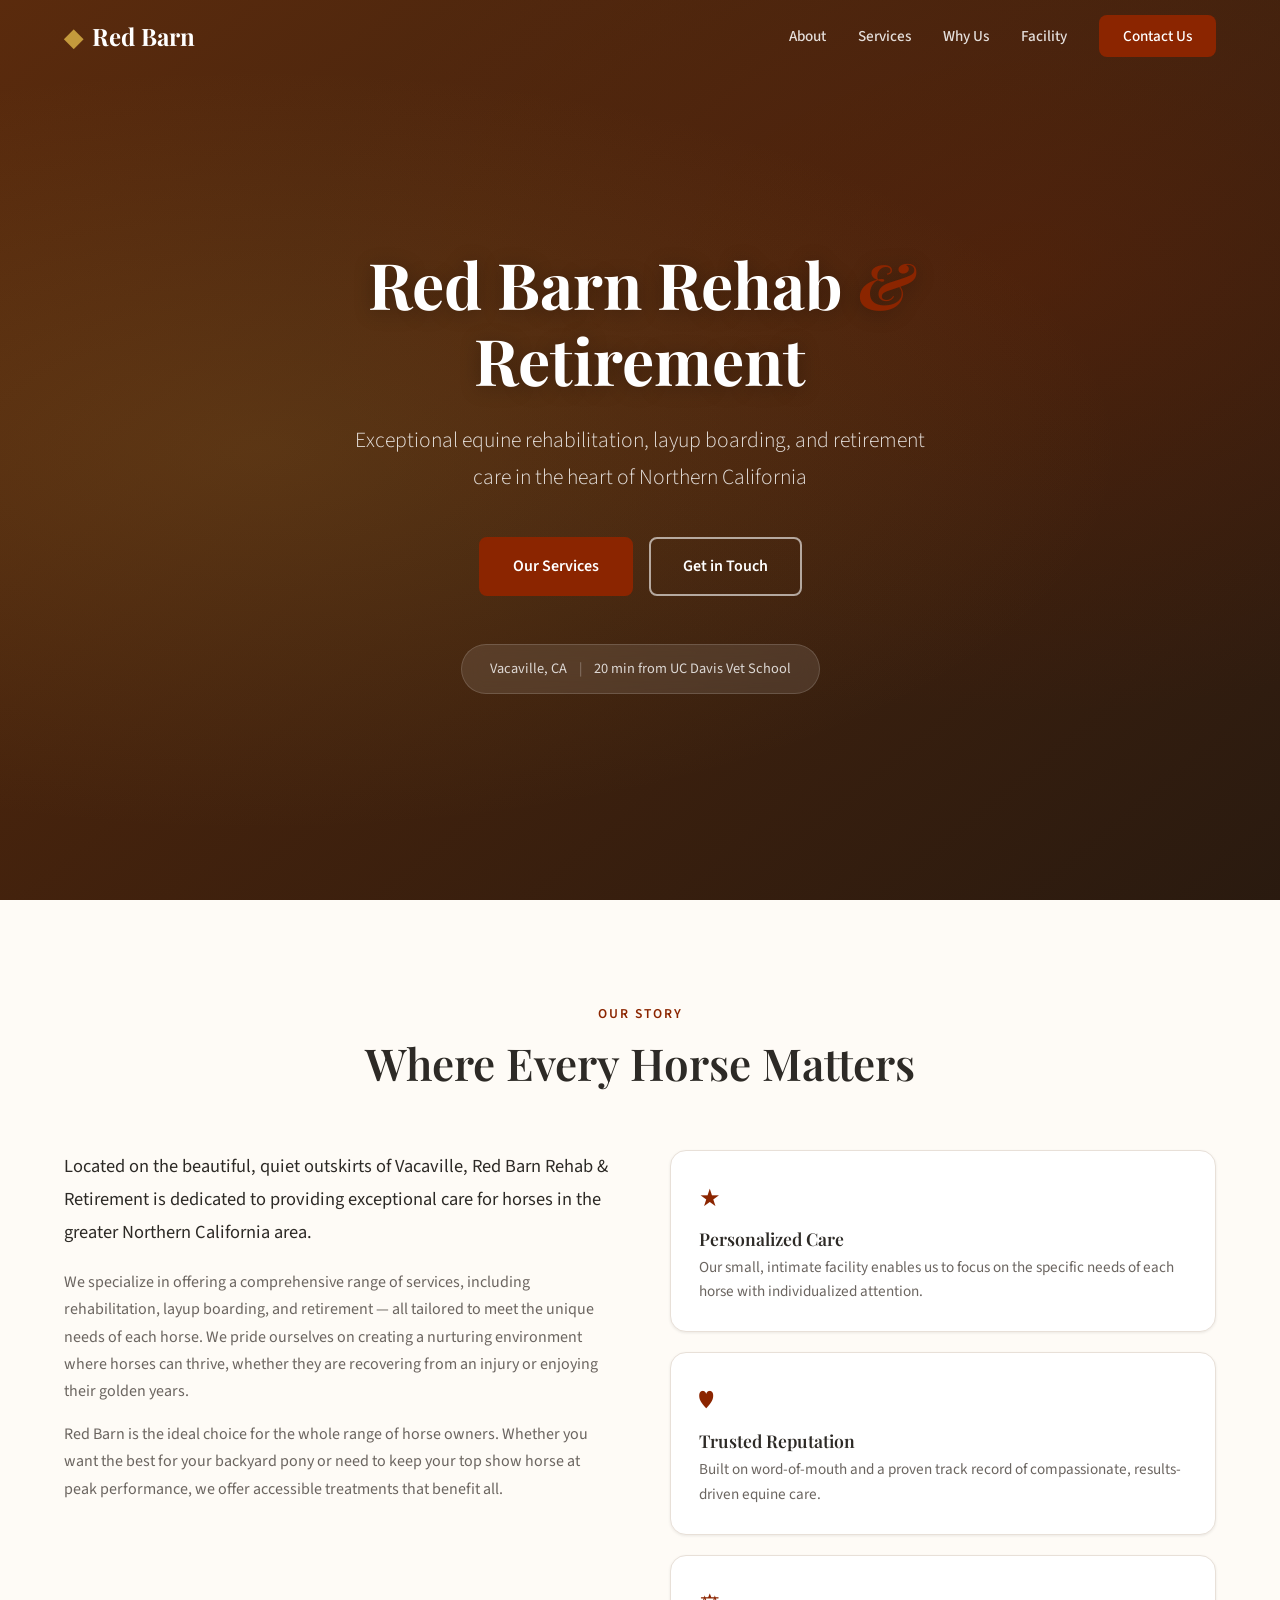
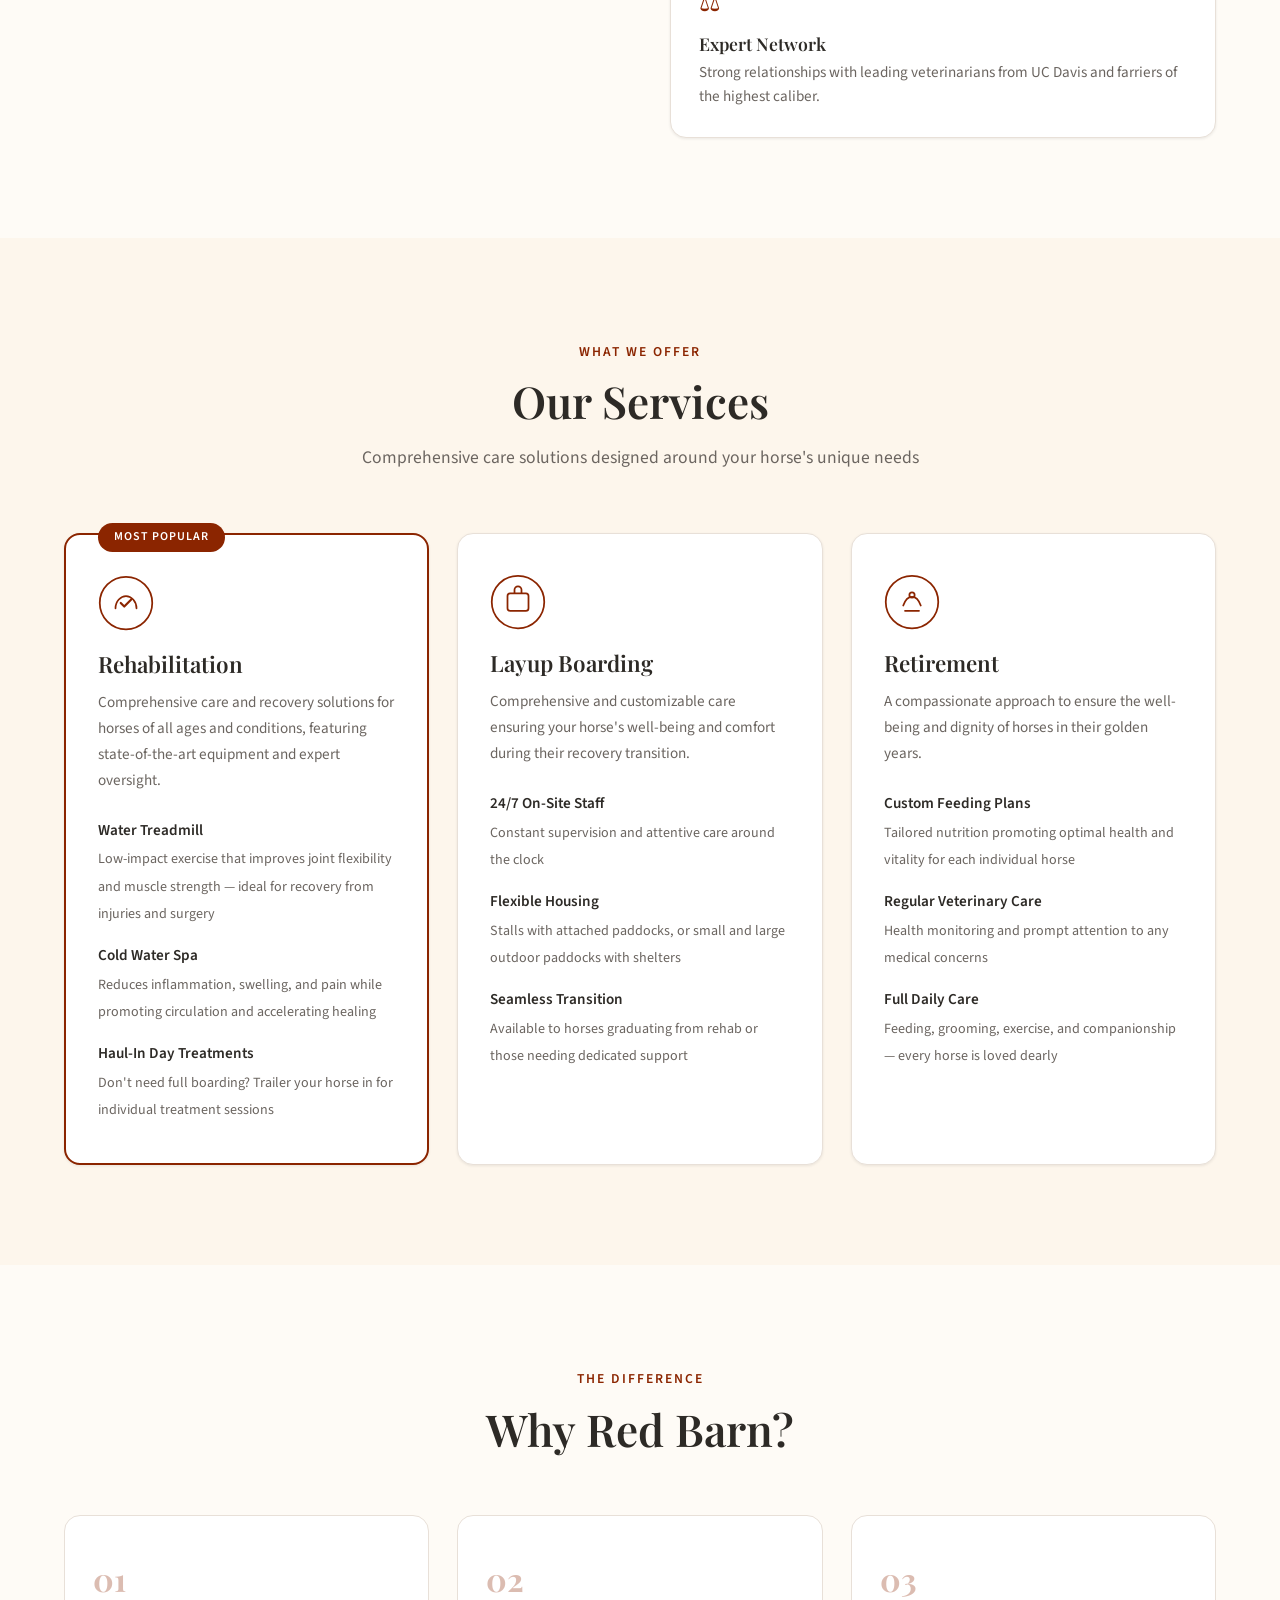
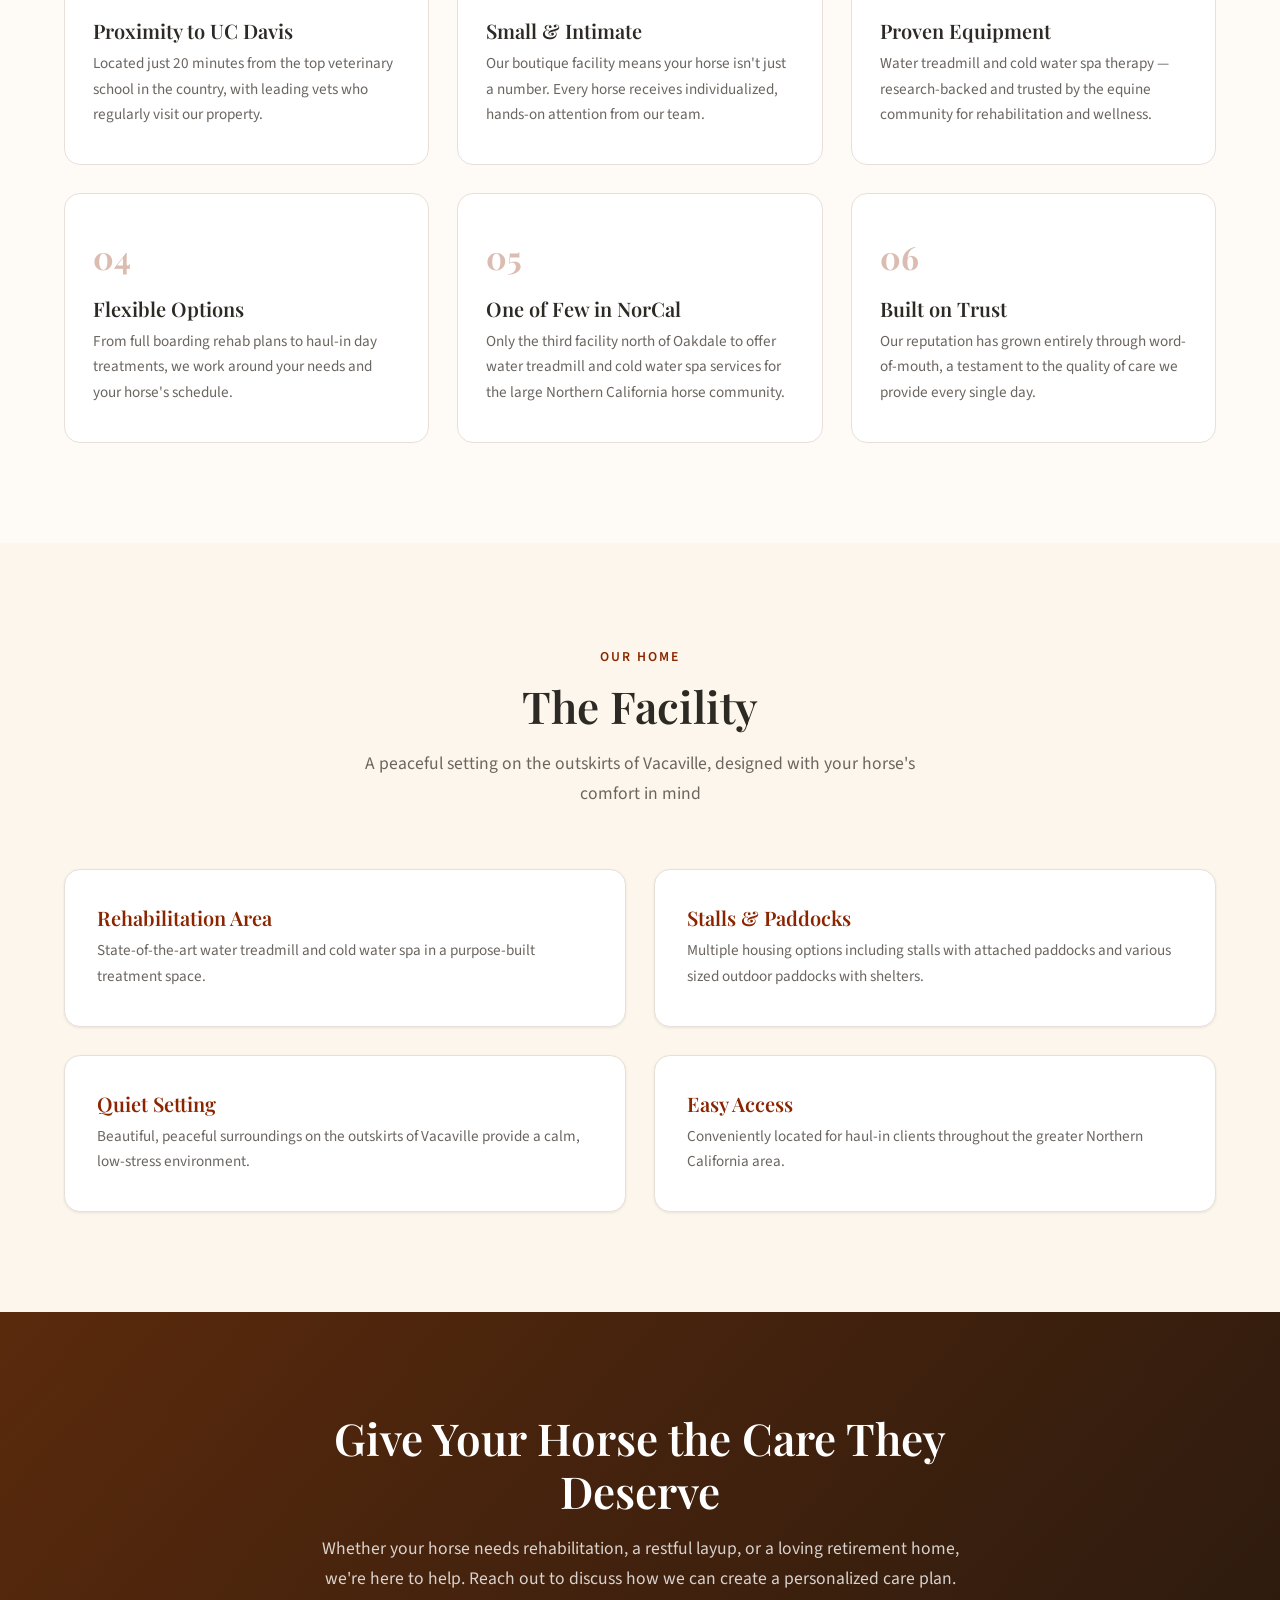
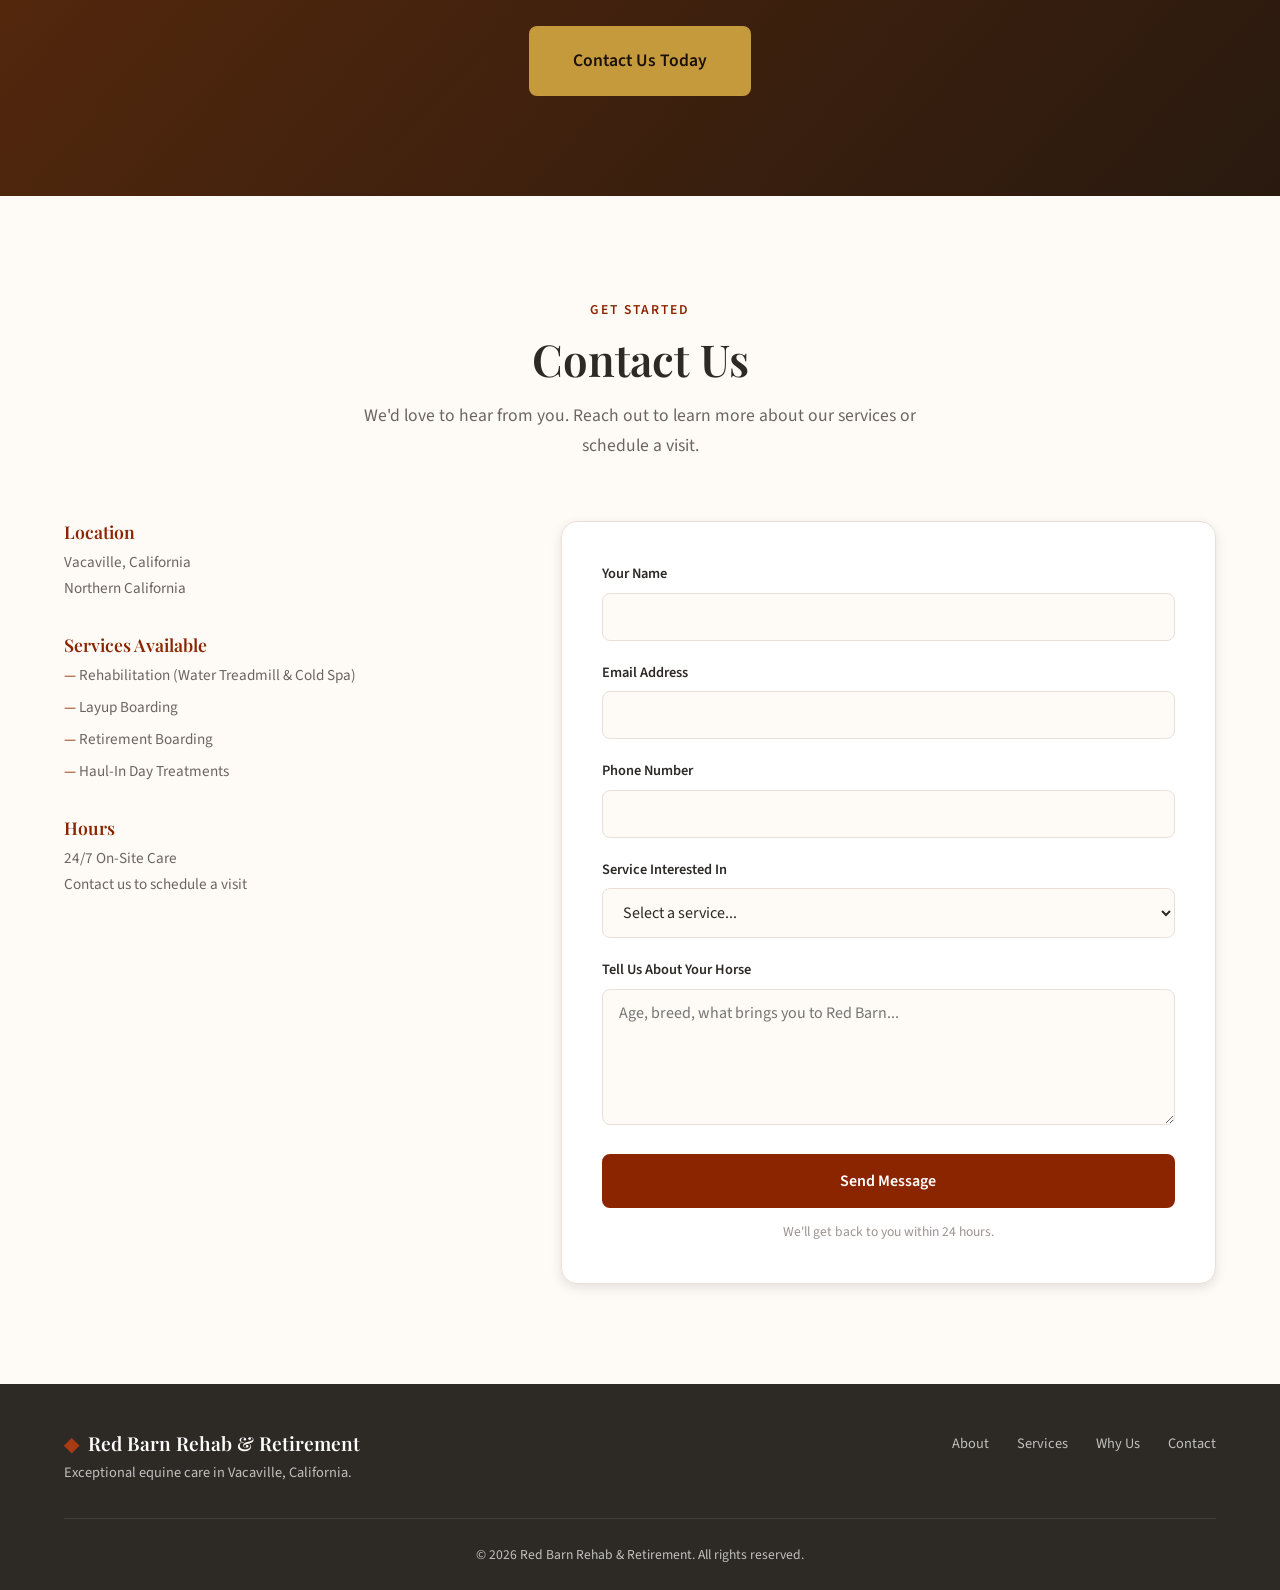
==== index.html @ 5b49171a "Initial commit: Red Barn Rehab & Retirement marketing website Static single-page site with hero, ser" ====
<!DOCTYPE html>
<html lang="en">
<head>
  <meta charset="UTF-8">
  <meta name="viewport" content="width=device-width, initial-scale=1.0">
  <title>Red Barn Rehab & Retirement | Equine Care in Vacaville, CA</title>
  <meta name="description" content="Exceptional horse rehabilitation, layup boarding, and retirement services in Vacaville, California. State-of-the-art water treadmill and cold water spa therapy.">
  <link rel="preconnect" href="https://fonts.googleapis.com">
  <link rel="preconnect" href="https://fonts.gstatic.com" crossorigin>
  <link href="https://fonts.googleapis.com/css2?family=Playfair+Display:wght@400;600;700&family=Source+Sans+3:wght@300;400;500;600&display=swap" rel="stylesheet">
  <link rel="stylesheet" href="styles.css">
</head>
<body>
  <!-- Navigation -->
  <nav class="navbar" id="navbar">
    <div class="container nav-container">
      <a href="#" class="nav-brand">
        <span class="brand-icon">&#9670;</span> Red Barn
      </a>
      <button class="nav-toggle" id="navToggle" aria-label="Toggle navigation">
        <span></span><span></span><span></span>
      </button>
      <ul class="nav-links" id="navLinks">
        <li><a href="#about">About</a></li>
        <li><a href="#services">Services</a></li>
        <li><a href="#why-us">Why Us</a></li>
        <li><a href="#facility">Facility</a></li>
        <li><a href="#contact" class="nav-cta">Contact Us</a></li>
      </ul>
    </div>
  </nav>

  <!-- Hero Section -->
  <header class="hero" id="hero">
    <div class="hero-overlay"></div>
    <div class="container hero-content">
      <h1>Red Barn Rehab <span class="accent">&</span> Retirement</h1>
      <p class="hero-subtitle">Exceptional equine rehabilitation, layup boarding, and retirement care in the heart of Northern California</p>
      <div class="hero-actions">
        <a href="#services" class="btn btn-primary">Our Services</a>
        <a href="#contact" class="btn btn-outline">Get in Touch</a>
      </div>
      <div class="hero-badge">
        <span>Vacaville, CA</span>
        <span class="separator">|</span>
        <span>20 min from UC Davis Vet School</span>
      </div>
    </div>
  </header>

  <!-- About Section -->
  <section class="section about" id="about">
    <div class="container">
      <div class="section-header">
        <span class="section-tag">Our Story</span>
        <h2>Where Every Horse Matters</h2>
      </div>
      <div class="about-grid">
        <div class="about-text">
          <p class="lead">Located on the beautiful, quiet outskirts of Vacaville, Red Barn Rehab & Retirement is dedicated to providing exceptional care for horses in the greater Northern California area.</p>
          <p>We specialize in offering a comprehensive range of services, including rehabilitation, layup boarding, and retirement &mdash; all tailored to meet the unique needs of each horse. We pride ourselves on creating a nurturing environment where horses can thrive, whether they are recovering from an injury or enjoying their golden years.</p>
          <p>Red Barn is the ideal choice for the whole range of horse owners. Whether you want the best for your backyard pony or need to keep your top show horse at peak performance, we offer accessible treatments that benefit all.</p>
        </div>
        <div class="about-highlights">
          <div class="highlight-card">
            <div class="highlight-icon">&#9733;</div>
            <h3>Personalized Care</h3>
            <p>Our small, intimate facility enables us to focus on the specific needs of each horse with individualized attention.</p>
          </div>
          <div class="highlight-card">
            <div class="highlight-icon">&#9829;</div>
            <h3>Trusted Reputation</h3>
            <p>Built on word-of-mouth and a proven track record of compassionate, results-driven equine care.</p>
          </div>
          <div class="highlight-card">
            <div class="highlight-icon">&#9878;</div>
            <h3>Expert Network</h3>
            <p>Strong relationships with leading veterinarians from UC Davis and farriers of the highest caliber.</p>
          </div>
        </div>
      </div>
    </div>
  </section>

  <!-- Services Section -->
  <section class="section services" id="services">
    <div class="container">
      <div class="section-header">
        <span class="section-tag">What We Offer</span>
        <h2>Our Services</h2>
        <p class="section-desc">Comprehensive care solutions designed around your horse's unique needs</p>
      </div>
      <div class="services-grid">
        <!-- Rehabilitation -->
        <div class="service-card service-featured">
          <div class="service-badge">Most Popular</div>
          <div class="service-icon">
            <svg viewBox="0 0 64 64" fill="none" xmlns="http://www.w3.org/2000/svg">
              <circle cx="32" cy="32" r="30" stroke="currentColor" stroke-width="2"/>
              <path d="M20 38c0-8 6-14 12-14s12 6 12 14" stroke="currentColor" stroke-width="2" stroke-linecap="round"/>
              <path d="M26 32l4 4 8-8" stroke="currentColor" stroke-width="2.5" stroke-linecap="round" stroke-linejoin="round"/>
            </svg>
          </div>
          <h3>Rehabilitation</h3>
          <p>Comprehensive care and recovery solutions for horses of all ages and conditions, featuring state-of-the-art equipment and expert oversight.</p>
          <ul class="service-features">
            <li>
              <strong>Water Treadmill</strong>
              <span>Low-impact exercise that improves joint flexibility and muscle strength &mdash; ideal for recovery from injuries and surgery</span>
            </li>
            <li>
              <strong>Cold Water Spa</strong>
              <span>Reduces inflammation, swelling, and pain while promoting circulation and accelerating healing</span>
            </li>
            <li>
              <strong>Haul-In Day Treatments</strong>
              <span>Don't need full boarding? Trailer your horse in for individual treatment sessions</span>
            </li>
          </ul>
        </div>

        <!-- Layup -->
        <div class="service-card">
          <div class="service-icon">
            <svg viewBox="0 0 64 64" fill="none" xmlns="http://www.w3.org/2000/svg">
              <circle cx="32" cy="32" r="30" stroke="currentColor" stroke-width="2"/>
              <rect x="20" y="22" width="24" height="20" rx="3" stroke="currentColor" stroke-width="2"/>
              <path d="M28 22v-4a4 4 0 018 0v4" stroke="currentColor" stroke-width="2"/>
            </svg>
          </div>
          <h3>Layup Boarding</h3>
          <p>Comprehensive and customizable care ensuring your horse's well-being and comfort during their recovery transition.</p>
          <ul class="service-features">
            <li>
              <strong>24/7 On-Site Staff</strong>
              <span>Constant supervision and attentive care around the clock</span>
            </li>
            <li>
              <strong>Flexible Housing</strong>
              <span>Stalls with attached paddocks, or small and large outdoor paddocks with shelters</span>
            </li>
            <li>
              <strong>Seamless Transition</strong>
              <span>Available to horses graduating from rehab or those needing dedicated support</span>
            </li>
          </ul>
        </div>

        <!-- Retirement -->
        <div class="service-card">
          <div class="service-icon">
            <svg viewBox="0 0 64 64" fill="none" xmlns="http://www.w3.org/2000/svg">
              <circle cx="32" cy="32" r="30" stroke="currentColor" stroke-width="2"/>
              <path d="M22 36c2-6 6-10 10-10s8 4 10 10" stroke="currentColor" stroke-width="2" stroke-linecap="round"/>
              <circle cx="32" cy="24" r="3" stroke="currentColor" stroke-width="2"/>
              <path d="M24 42h16" stroke="currentColor" stroke-width="2" stroke-linecap="round"/>
            </svg>
          </div>
          <h3>Retirement</h3>
          <p>A compassionate approach to ensure the well-being and dignity of horses in their golden years.</p>
          <ul class="service-features">
            <li>
              <strong>Custom Feeding Plans</strong>
              <span>Tailored nutrition promoting optimal health and vitality for each individual horse</span>
            </li>
            <li>
              <strong>Regular Veterinary Care</strong>
              <span>Health monitoring and prompt attention to any medical concerns</span>
            </li>
            <li>
              <strong>Full Daily Care</strong>
              <span>Feeding, grooming, exercise, and companionship &mdash; every horse is loved dearly</span>
            </li>
          </ul>
        </div>
      </div>
    </div>
  </section>

  <!-- Why Us Section -->
  <section class="section why-us" id="why-us">
    <div class="container">
      <div class="section-header">
        <span class="section-tag">The Difference</span>
        <h2>Why Red Barn?</h2>
      </div>
      <div class="why-grid">
        <div class="why-card">
          <div class="why-number">01</div>
          <h3>Proximity to UC Davis</h3>
          <p>Located just 20 minutes from the top veterinary school in the country, with leading vets who regularly visit our property.</p>
        </div>
        <div class="why-card">
          <div class="why-number">02</div>
          <h3>Small & Intimate</h3>
          <p>Our boutique facility means your horse isn't just a number. Every horse receives individualized, hands-on attention from our team.</p>
        </div>
        <div class="why-card">
          <div class="why-number">03</div>
          <h3>Proven Equipment</h3>
          <p>Water treadmill and cold water spa therapy &mdash; research-backed and trusted by the equine community for rehabilitation and wellness.</p>
        </div>
        <div class="why-card">
          <div class="why-number">04</div>
          <h3>Flexible Options</h3>
          <p>From full boarding rehab plans to haul-in day treatments, we work around your needs and your horse's schedule.</p>
        </div>
        <div class="why-card">
          <div class="why-number">05</div>
          <h3>One of Few in NorCal</h3>
          <p>Only the third facility north of Oakdale to offer water treadmill and cold water spa services for the large Northern California horse community.</p>
        </div>
        <div class="why-card">
          <div class="why-number">06</div>
          <h3>Built on Trust</h3>
          <p>Our reputation has grown entirely through word-of-mouth, a testament to the quality of care we provide every single day.</p>
        </div>
      </div>
    </div>
  </section>

  <!-- Facility Section -->
  <section class="section facility" id="facility">
    <div class="container">
      <div class="section-header">
        <span class="section-tag">Our Home</span>
        <h2>The Facility</h2>
        <p class="section-desc">A peaceful setting on the outskirts of Vacaville, designed with your horse's comfort in mind</p>
      </div>
      <div class="facility-features">
        <div class="facility-item">
          <h3>Rehabilitation Area</h3>
          <p>State-of-the-art water treadmill and cold water spa in a purpose-built treatment space.</p>
        </div>
        <div class="facility-item">
          <h3>Stalls & Paddocks</h3>
          <p>Multiple housing options including stalls with attached paddocks and various sized outdoor paddocks with shelters.</p>
        </div>
        <div class="facility-item">
          <h3>Quiet Setting</h3>
          <p>Beautiful, peaceful surroundings on the outskirts of Vacaville provide a calm, low-stress environment.</p>
        </div>
        <div class="facility-item">
          <h3>Easy Access</h3>
          <p>Conveniently located for haul-in clients throughout the greater Northern California area.</p>
        </div>
      </div>
    </div>
  </section>

  <!-- CTA Section -->
  <section class="section cta-section">
    <div class="container">
      <div class="cta-content">
        <h2>Give Your Horse the Care They Deserve</h2>
        <p>Whether your horse needs rehabilitation, a restful layup, or a loving retirement home, we're here to help. Reach out to discuss how we can create a personalized care plan.</p>
        <a href="#contact" class="btn btn-primary btn-lg">Contact Us Today</a>
      </div>
    </div>
  </section>

  <!-- Contact Section -->
  <section class="section contact" id="contact">
    <div class="container">
      <div class="section-header">
        <span class="section-tag">Get Started</span>
        <h2>Contact Us</h2>
        <p class="section-desc">We'd love to hear from you. Reach out to learn more about our services or schedule a visit.</p>
      </div>
      <div class="contact-grid">
        <div class="contact-info">
          <div class="contact-item">
            <h3>Location</h3>
            <p>Vacaville, California<br>Northern California</p>
          </div>
          <div class="contact-item">
            <h3>Services Available</h3>
            <ul>
              <li>Rehabilitation (Water Treadmill & Cold Spa)</li>
              <li>Layup Boarding</li>
              <li>Retirement Boarding</li>
              <li>Haul-In Day Treatments</li>
            </ul>
          </div>
          <div class="contact-item">
            <h3>Hours</h3>
            <p>24/7 On-Site Care<br>Contact us to schedule a visit</p>
          </div>
        </div>
        <form class="contact-form" id="contactForm">
          <div class="form-group">
            <label for="name">Your Name</label>
            <input type="text" id="name" name="name" required>
          </div>
          <div class="form-group">
            <label for="email">Email Address</label>
            <input type="email" id="email" name="email" required>
          </div>
          <div class="form-group">
            <label for="phone">Phone Number</label>
            <input type="tel" id="phone" name="phone">
          </div>
          <div class="form-group">
            <label for="service">Service Interested In</label>
            <select id="service" name="service">
              <option value="">Select a service...</option>
              <option value="rehab">Rehabilitation</option>
              <option value="layup">Layup Boarding</option>
              <option value="retirement">Retirement</option>
              <option value="haulin">Haul-In Day Treatment</option>
              <option value="other">Other / General Inquiry</option>
            </select>
          </div>
          <div class="form-group">
            <label for="message">Tell Us About Your Horse</label>
            <textarea id="message" name="message" rows="5" placeholder="Age, breed, what brings you to Red Barn..."></textarea>
          </div>
          <button type="submit" class="btn btn-primary btn-full">Send Message</button>
          <p class="form-note">We'll get back to you within 24 hours.</p>
        </form>
      </div>
    </div>
  </section>

  <!-- Footer -->
  <footer class="footer">
    <div class="container">
      <div class="footer-content">
        <div class="footer-brand">
          <h3><span class="brand-icon">&#9670;</span> Red Barn Rehab & Retirement</h3>
          <p>Exceptional equine care in Vacaville, California.</p>
        </div>
        <div class="footer-links">
          <a href="#about">About</a>
          <a href="#services">Services</a>
          <a href="#why-us">Why Us</a>
          <a href="#contact">Contact</a>
        </div>
      </div>
      <div class="footer-bottom">
        <p>&copy; 2026 Red Barn Rehab & Retirement. All rights reserved.</p>
      </div>
    </div>
  </footer>

  <script src="script.js"></script>
</body>
</html>
---- styles.css ----
/* ===== CSS Variables ===== */
:root {
  --color-barn: #8B2500;
  --color-barn-dark: #6B1D00;
  --color-barn-light: #A83A14;
  --color-cream: #FDF6EC;
  --color-warm-white: #FEFBF6;
  --color-sage: #5C7A56;
  --color-sage-light: #7A9E72;
  --color-earth: #6B5B4F;
  --color-gold: #C49A3C;
  --color-text: #2D2A26;
  --color-text-light: #6B6560;
  --color-text-muted: #9B9490;
  --color-border: #E8E0D8;
  --font-heading: 'Playfair Display', Georgia, serif;
  --font-body: 'Source Sans 3', 'Segoe UI', sans-serif;
  --shadow-sm: 0 1px 3px rgba(0,0,0,0.08);
  --shadow-md: 0 4px 12px rgba(0,0,0,0.1);
  --shadow-lg: 0 8px 30px rgba(0,0,0,0.12);
  --radius: 8px;
  --radius-lg: 16px;
}

/* ===== Reset & Base ===== */
*, *::before, *::after {
  margin: 0;
  padding: 0;
  box-sizing: border-box;
}

html {
  scroll-behavior: smooth;
  scroll-padding-top: 80px;
}

body {
  font-family: var(--font-body);
  font-size: 16px;
  line-height: 1.7;
  color: var(--color-text);
  background: var(--color-warm-white);
  -webkit-font-smoothing: antialiased;
}

img {
  max-width: 100%;
  display: block;
}

a {
  color: inherit;
  text-decoration: none;
}

ul {
  list-style: none;
}

.container {
  max-width: 1200px;
  margin: 0 auto;
  padding: 0 24px;
}

/* ===== Typography ===== */
h1, h2, h3 {
  font-family: var(--font-heading);
  line-height: 1.2;
}

h1 { font-size: clamp(2.5rem, 5vw, 4rem); font-weight: 700; }
h2 { font-size: clamp(2rem, 3.5vw, 2.75rem); font-weight: 600; }
h3 { font-size: 1.25rem; font-weight: 600; }

.accent {
  color: var(--color-barn);
  font-style: italic;
}

.lead {
  font-size: 1.15rem;
  font-weight: 400;
  color: var(--color-text);
  line-height: 1.8;
}

/* ===== Buttons ===== */
.btn {
  display: inline-block;
  padding: 14px 32px;
  font-family: var(--font-body);
  font-size: 1rem;
  font-weight: 600;
  border-radius: var(--radius);
  cursor: pointer;
  transition: all 0.3s ease;
  border: 2px solid transparent;
  text-align: center;
}

.btn-primary {
  background: var(--color-barn);
  color: #fff;
  border-color: var(--color-barn);
}

.btn-primary:hover {
  background: var(--color-barn-dark);
  border-color: var(--color-barn-dark);
  transform: translateY(-2px);
  box-shadow: var(--shadow-md);
}

.btn-outline {
  background: transparent;
  color: #fff;
  border-color: rgba(255,255,255,0.6);
}

.btn-outline:hover {
  background: rgba(255,255,255,0.15);
  border-color: #fff;
}

.btn-lg {
  padding: 18px 42px;
  font-size: 1.1rem;
}

.btn-full {
  width: 100%;
}

/* ===== Navbar ===== */
.navbar {
  position: fixed;
  top: 0;
  left: 0;
  right: 0;
  z-index: 1000;
  padding: 16px 0;
  transition: all 0.3s ease;
  background: transparent;
}

.navbar.scrolled {
  background: rgba(255, 252, 247, 0.97);
  backdrop-filter: blur(10px);
  box-shadow: var(--shadow-sm);
  padding: 10px 0;
}

.nav-container {
  display: flex;
  align-items: center;
  justify-content: space-between;
}

.nav-brand {
  font-family: var(--font-heading);
  font-size: 1.5rem;
  font-weight: 700;
  color: #fff;
  transition: color 0.3s;
}

.navbar.scrolled .nav-brand {
  color: var(--color-barn);
}

.brand-icon {
  color: var(--color-barn);
  margin-right: 4px;
}

.navbar:not(.scrolled) .brand-icon {
  color: var(--color-gold);
}

.nav-links {
  display: flex;
  align-items: center;
  gap: 32px;
}

.nav-links a {
  font-size: 0.95rem;
  font-weight: 500;
  color: rgba(255,255,255,0.85);
  transition: color 0.3s;
  position: relative;
}

.navbar.scrolled .nav-links a {
  color: var(--color-text-light);
}

.nav-links a:hover {
  color: #fff;
}

.navbar.scrolled .nav-links a:hover {
  color: var(--color-barn);
}

.nav-cta {
  padding: 10px 24px !important;
  background: var(--color-barn);
  color: #fff !important;
  border-radius: var(--radius);
}

.nav-cta:hover {
  background: var(--color-barn-dark) !important;
  color: #fff !important;
}

.nav-toggle {
  display: none;
  flex-direction: column;
  gap: 5px;
  background: none;
  border: none;
  cursor: pointer;
  padding: 4px;
}

.nav-toggle span {
  width: 24px;
  height: 2px;
  background: #fff;
  transition: all 0.3s;
}

.navbar.scrolled .nav-toggle span {
  background: var(--color-text);
}

/* ===== Hero ===== */
.hero {
  position: relative;
  min-height: 100vh;
  display: flex;
  align-items: center;
  justify-content: center;
  background:
    linear-gradient(135deg, rgba(90, 40, 10, 0.85), rgba(40, 25, 15, 0.9)),
    linear-gradient(to bottom, #5C3A1E, #3A2512);
  background-size: cover;
  background-position: center;
  color: #fff;
  text-align: center;
  overflow: hidden;
}

.hero::before {
  content: '';
  position: absolute;
  inset: 0;
  background:
    radial-gradient(ellipse at 20% 50%, rgba(196, 154, 60, 0.15) 0%, transparent 60%),
    radial-gradient(ellipse at 80% 30%, rgba(139, 37, 0, 0.2) 0%, transparent 50%);
  pointer-events: none;
}

.hero-content {
  position: relative;
  z-index: 2;
  max-width: 800px;
  padding: 120px 24px 80px;
}

.hero h1 {
  margin-bottom: 24px;
  text-shadow: 0 2px 20px rgba(0,0,0,0.3);
}

.hero-subtitle {
  font-size: clamp(1.1rem, 2vw, 1.35rem);
  font-weight: 300;
  color: rgba(255,255,255,0.85);
  margin-bottom: 40px;
  max-width: 600px;
  margin-left: auto;
  margin-right: auto;
  line-height: 1.7;
}

.hero-actions {
  display: flex;
  gap: 16px;
  justify-content: center;
  flex-wrap: wrap;
  margin-bottom: 48px;
}

.hero-badge {
  display: inline-flex;
  align-items: center;
  gap: 12px;
  background: rgba(255,255,255,0.1);
  backdrop-filter: blur(10px);
  border: 1px solid rgba(255,255,255,0.15);
  border-radius: 50px;
  padding: 12px 28px;
  font-size: 0.9rem;
  font-weight: 400;
  color: rgba(255,255,255,0.8);
}

.hero-badge .separator {
  opacity: 0.4;
}

/* ===== Section Shared ===== */
.section {
  padding: 100px 0;
}

.section-header {
  text-align: center;
  margin-bottom: 60px;
}

.section-tag {
  display: inline-block;
  font-size: 0.85rem;
  font-weight: 600;
  text-transform: uppercase;
  letter-spacing: 2px;
  color: var(--color-barn);
  margin-bottom: 12px;
}

.section-header h2 {
  margin-bottom: 16px;
}

.section-desc {
  font-size: 1.1rem;
  color: var(--color-text-light);
  max-width: 560px;
  margin: 0 auto;
}

/* ===== About ===== */
.about {
  background: var(--color-warm-white);
}

.about-grid {
  display: grid;
  grid-template-columns: 1fr 1fr;
  gap: 60px;
  align-items: start;
}

.about-text p {
  margin-bottom: 16px;
  color: var(--color-text-light);
}

.about-text .lead {
  color: var(--color-text);
  margin-bottom: 20px;
}

.about-highlights {
  display: flex;
  flex-direction: column;
  gap: 20px;
}

.highlight-card {
  background: #fff;
  padding: 28px;
  border-radius: var(--radius-lg);
  box-shadow: var(--shadow-sm);
  border: 1px solid var(--color-border);
  transition: transform 0.3s, box-shadow 0.3s;
}

.highlight-card:hover {
  transform: translateY(-3px);
  box-shadow: var(--shadow-md);
}

.highlight-icon {
  font-size: 1.5rem;
  margin-bottom: 8px;
  color: var(--color-barn);
}

.highlight-card h3 {
  margin-bottom: 6px;
  font-size: 1.1rem;
}

.highlight-card p {
  font-size: 0.95rem;
  color: var(--color-text-light);
  line-height: 1.6;
}

/* ===== Services ===== */
.services {
  background: var(--color-cream);
}

.services-grid {
  display: grid;
  grid-template-columns: repeat(3, 1fr);
  gap: 28px;
}

.service-card {
  background: #fff;
  padding: 40px 32px;
  border-radius: var(--radius-lg);
  box-shadow: var(--shadow-sm);
  border: 1px solid var(--color-border);
  position: relative;
  transition: transform 0.3s, box-shadow 0.3s;
}

.service-card:hover {
  transform: translateY(-4px);
  box-shadow: var(--shadow-lg);
}

.service-featured {
  border-color: var(--color-barn);
  border-width: 2px;
}

.service-badge {
  position: absolute;
  top: -12px;
  left: 32px;
  background: var(--color-barn);
  color: #fff;
  font-size: 0.75rem;
  font-weight: 600;
  text-transform: uppercase;
  letter-spacing: 1px;
  padding: 4px 16px;
  border-radius: 20px;
}

.service-icon {
  width: 56px;
  height: 56px;
  color: var(--color-barn);
  margin-bottom: 20px;
}

.service-card h3 {
  font-size: 1.4rem;
  margin-bottom: 12px;
}

.service-card > p {
  color: var(--color-text-light);
  margin-bottom: 24px;
  font-size: 0.95rem;
}

.service-features {
  display: flex;
  flex-direction: column;
  gap: 16px;
}

.service-features li {
  padding-left: 0;
}

.service-features li strong {
  display: block;
  font-size: 0.95rem;
  font-weight: 600;
  color: var(--color-text);
  margin-bottom: 2px;
}

.service-features li span {
  font-size: 0.88rem;
  color: var(--color-text-light);
  line-height: 1.5;
}

/* ===== Why Us ===== */
.why-us {
  background: var(--color-warm-white);
}

.why-grid {
  display: grid;
  grid-template-columns: repeat(3, 1fr);
  gap: 28px;
}

.why-card {
  padding: 36px 28px;
  border-radius: var(--radius-lg);
  border: 1px solid var(--color-border);
  background: #fff;
  transition: transform 0.3s, box-shadow 0.3s;
}

.why-card:hover {
  transform: translateY(-3px);
  box-shadow: var(--shadow-md);
}

.why-number {
  font-family: var(--font-heading);
  font-size: 2rem;
  font-weight: 700;
  color: var(--color-barn);
  opacity: 0.3;
  margin-bottom: 12px;
}

.why-card h3 {
  margin-bottom: 8px;
}

.why-card p {
  color: var(--color-text-light);
  font-size: 0.95rem;
}

/* ===== Facility ===== */
.facility {
  background: var(--color-cream);
}

.facility-features {
  display: grid;
  grid-template-columns: repeat(2, 1fr);
  gap: 28px;
}

.facility-item {
  background: #fff;
  padding: 36px 32px;
  border-radius: var(--radius-lg);
  border: 1px solid var(--color-border);
  box-shadow: var(--shadow-sm);
  transition: transform 0.3s;
}

.facility-item:hover {
  transform: translateY(-2px);
}

.facility-item h3 {
  color: var(--color-barn);
  margin-bottom: 8px;
}

.facility-item p {
  color: var(--color-text-light);
  font-size: 0.95rem;
}

/* ===== CTA Section ===== */
.cta-section {
  background:
    linear-gradient(135deg, rgba(90, 40, 10, 0.9), rgba(40, 25, 15, 0.95)),
    linear-gradient(to right, #5C3A1E, #3A2512);
  color: #fff;
  text-align: center;
}

.cta-content {
  max-width: 640px;
  margin: 0 auto;
}

.cta-content h2 {
  margin-bottom: 16px;
}

.cta-content p {
  color: rgba(255,255,255,0.8);
  margin-bottom: 32px;
  font-size: 1.1rem;
}

.cta-section .btn-primary {
  background: var(--color-gold);
  border-color: var(--color-gold);
  color: #1a1008;
}

.cta-section .btn-primary:hover {
  background: #d4aa4c;
  border-color: #d4aa4c;
}

/* ===== Contact ===== */
.contact {
  background: var(--color-warm-white);
}

.contact-grid {
  display: grid;
  grid-template-columns: 1fr 1.5fr;
  gap: 60px;
  align-items: start;
}

.contact-info {
  display: flex;
  flex-direction: column;
  gap: 32px;
}

.contact-item h3 {
  color: var(--color-barn);
  margin-bottom: 8px;
  font-size: 1.1rem;
}

.contact-item p,
.contact-item li {
  color: var(--color-text-light);
  font-size: 0.95rem;
}

.contact-item ul {
  display: flex;
  flex-direction: column;
  gap: 6px;
}

.contact-item li::before {
  content: '—  ';
  color: var(--color-barn);
}

.contact-form {
  background: #fff;
  padding: 40px;
  border-radius: var(--radius-lg);
  box-shadow: var(--shadow-md);
  border: 1px solid var(--color-border);
}

.form-group {
  margin-bottom: 20px;
}

.form-group label {
  display: block;
  font-size: 0.9rem;
  font-weight: 600;
  color: var(--color-text);
  margin-bottom: 6px;
}

.form-group input,
.form-group select,
.form-group textarea {
  width: 100%;
  padding: 12px 16px;
  font-family: var(--font-body);
  font-size: 1rem;
  border: 1px solid var(--color-border);
  border-radius: var(--radius);
  background: var(--color-warm-white);
  color: var(--color-text);
  transition: border-color 0.3s, box-shadow 0.3s;
}

.form-group input:focus,
.form-group select:focus,
.form-group textarea:focus {
  outline: none;
  border-color: var(--color-barn);
  box-shadow: 0 0 0 3px rgba(139, 37, 0, 0.1);
}

.form-group textarea {
  resize: vertical;
}

.form-note {
  text-align: center;
  font-size: 0.85rem;
  color: var(--color-text-muted);
  margin-top: 12px;
}

/* ===== Footer ===== */
.footer {
  background: var(--color-text);
  color: rgba(255,255,255,0.7);
  padding: 48px 0 24px;
}

.footer-content {
  display: flex;
  justify-content: space-between;
  align-items: start;
  margin-bottom: 32px;
}

.footer-brand h3 {
  color: #fff;
  font-size: 1.2rem;
  margin-bottom: 6px;
}

.footer-brand .brand-icon {
  color: var(--color-barn-light);
}

.footer-brand p {
  font-size: 0.9rem;
}

.footer-links {
  display: flex;
  gap: 28px;
}

.footer-links a {
  font-size: 0.9rem;
  transition: color 0.3s;
}

.footer-links a:hover {
  color: #fff;
}

.footer-bottom {
  border-top: 1px solid rgba(255,255,255,0.1);
  padding-top: 24px;
  text-align: center;
  font-size: 0.85rem;
}

/* ===== Responsive ===== */
@media (max-width: 968px) {
  .about-grid {
    grid-template-columns: 1fr;
    gap: 40px;
  }

  .services-grid {
    grid-template-columns: 1fr;
    max-width: 560px;
    margin: 0 auto;
  }

  .why-grid {
    grid-template-columns: repeat(2, 1fr);
  }

  .contact-grid {
    grid-template-columns: 1fr;
    gap: 40px;
  }
}

@media (max-width: 768px) {
  .nav-toggle {
    display: flex;
  }

  .nav-links {
    display: none;
    position: absolute;
    top: 100%;
    left: 0;
    right: 0;
    background: rgba(255, 252, 247, 0.98);
    backdrop-filter: blur(10px);
    flex-direction: column;
    padding: 20px 24px;
    gap: 0;
    box-shadow: var(--shadow-md);
  }

  .nav-links.active {
    display: flex;
  }

  .nav-links a {
    color: var(--color-text) !important;
    padding: 12px 0;
    border-bottom: 1px solid var(--color-border);
    width: 100%;
  }

  .nav-links a:last-child {
    border-bottom: none;
  }

  .nav-cta {
    margin-top: 8px;
    text-align: center;
  }

  .section {
    padding: 72px 0;
  }

  .why-grid {
    grid-template-columns: 1fr;
  }

  .facility-features {
    grid-template-columns: 1fr;
  }

  .footer-content {
    flex-direction: column;
    gap: 24px;
  }

  .hero-badge {
    flex-direction: column;
    gap: 4px;
  }

  .hero-badge .separator {
    display: none;
  }
}

/* ===== Animations ===== */
.fade-in {
  opacity: 0;
  transform: translateY(20px);
  transition: opacity 0.6s ease, transform 0.6s ease;
}

.fade-in.visible {
  opacity: 1;
  transform: translateY(0);
}
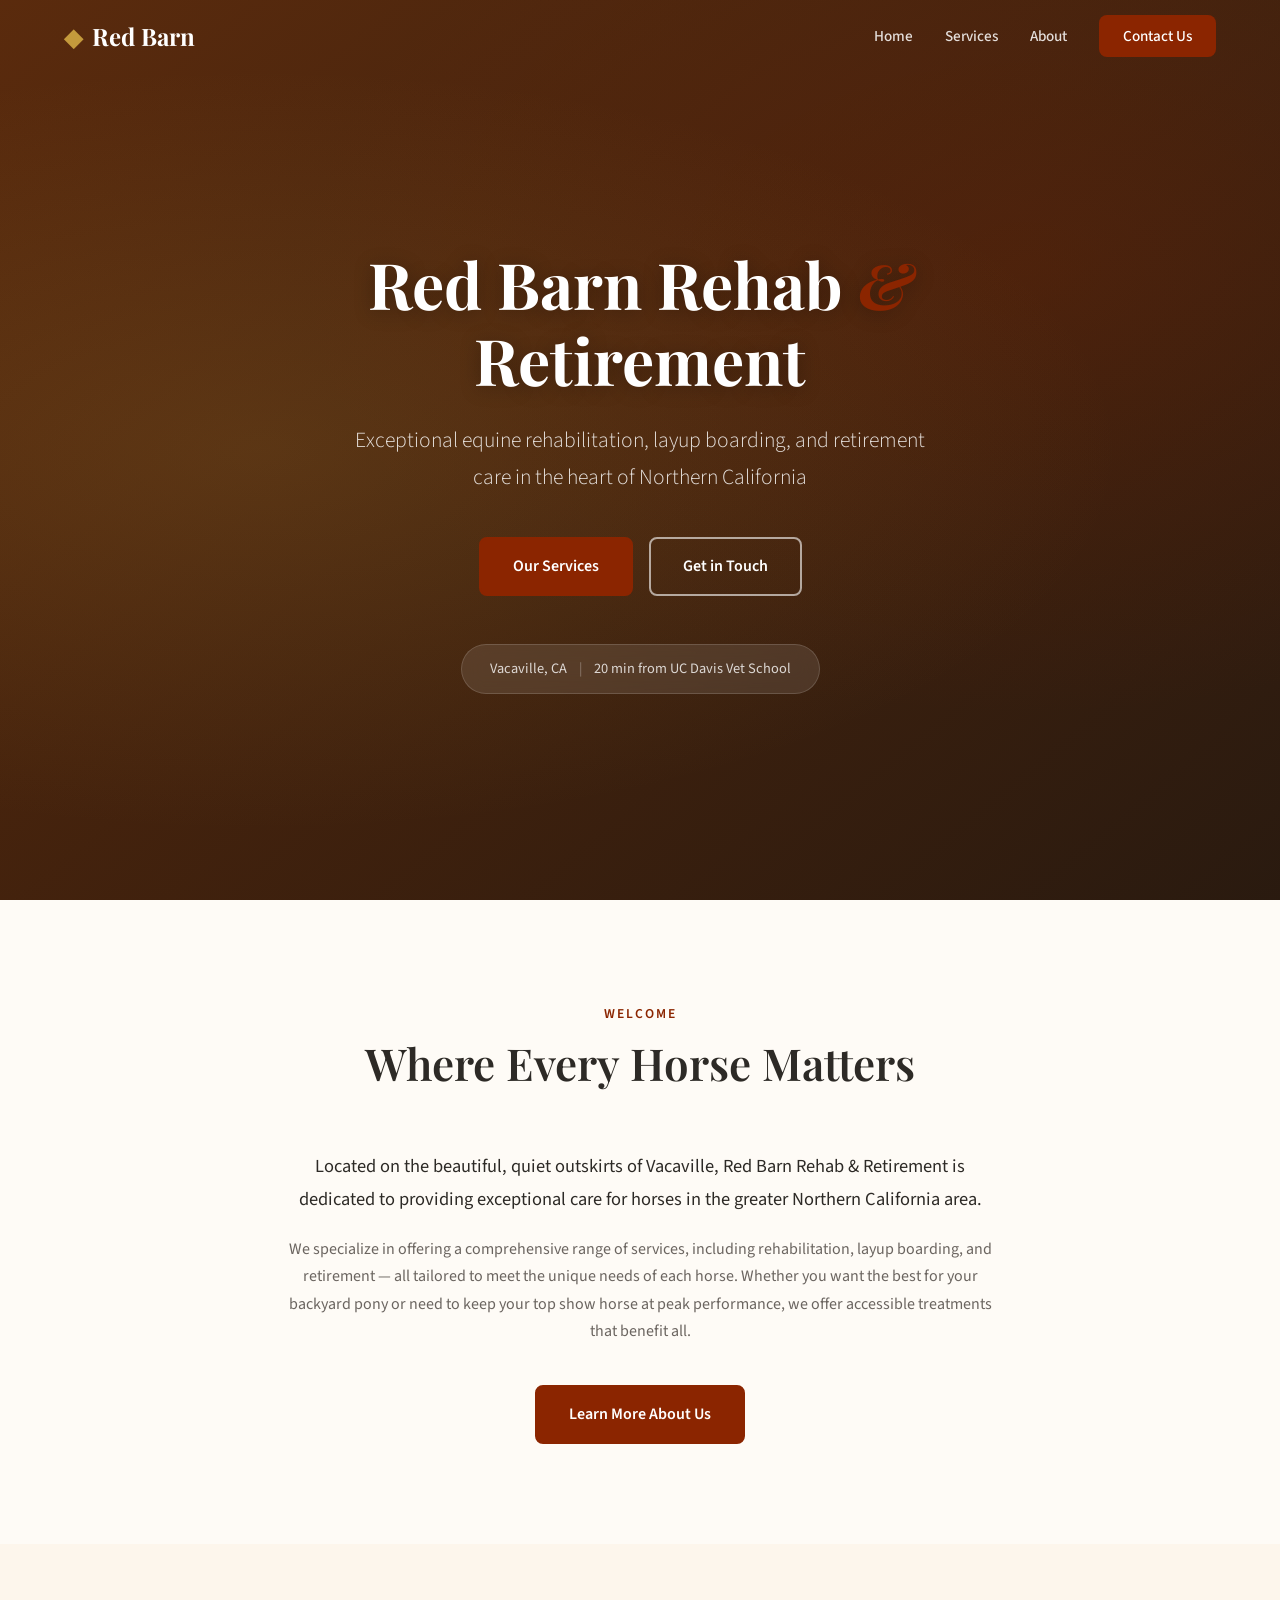
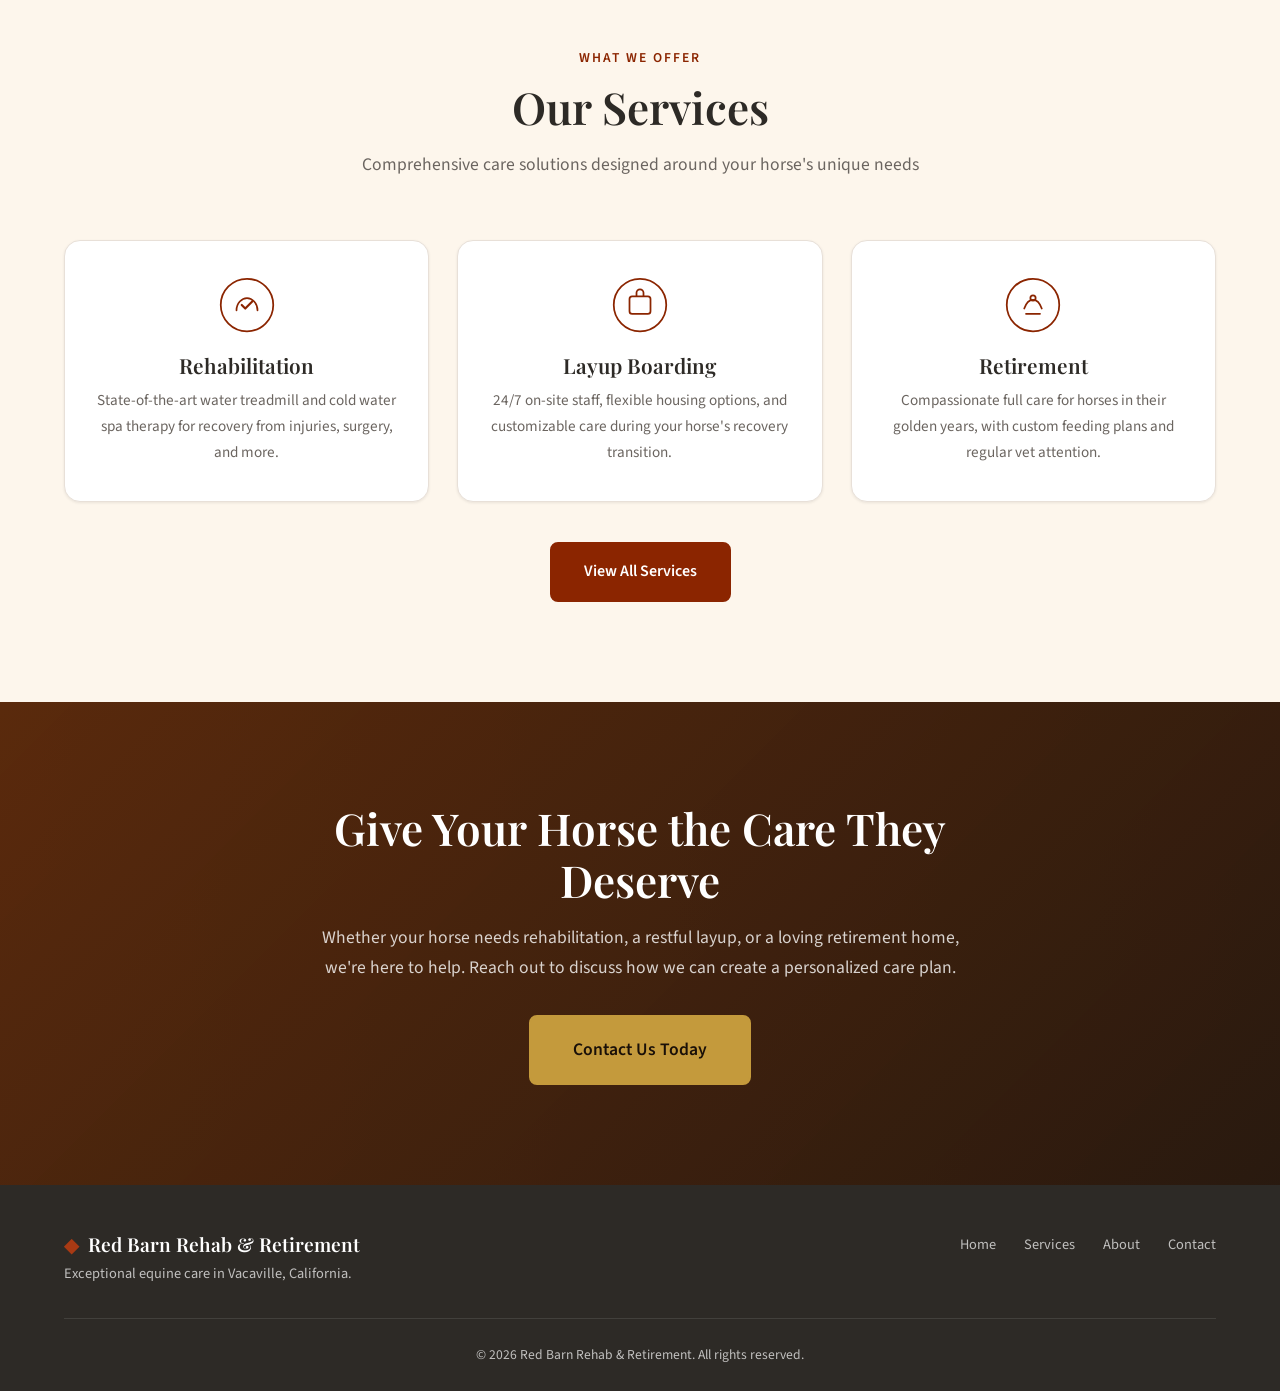
==== commit 879289c8: "Split single-page site into 4 separate pages Reorganized into Home, Services, About, and Contact pag" ====
--- a/index.html
+++ b/index.html
@@ -14,18 +14,17 @@
   <!-- Navigation -->
   <nav class="navbar" id="navbar">
     <div class="container nav-container">
-      <a href="#" class="nav-brand">
+      <a href="index.html" class="nav-brand">
         <span class="brand-icon">&#9670;</span> Red Barn
       </a>
       <button class="nav-toggle" id="navToggle" aria-label="Toggle navigation">
         <span></span><span></span><span></span>
       </button>
       <ul class="nav-links" id="navLinks">
-        <li><a href="#about">About</a></li>
-        <li><a href="#services">Services</a></li>
-        <li><a href="#why-us">Why Us</a></li>
-        <li><a href="#facility">Facility</a></li>
-        <li><a href="#contact" class="nav-cta">Contact Us</a></li>
+        <li><a href="index.html" class="active">Home</a></li>
+        <li><a href="services.html">Services</a></li>
+        <li><a href="about.html">About</a></li>
+        <li><a href="contact.html" class="nav-cta">Contact Us</a></li>
       </ul>
     </div>
   </nav>
@@ -37,8 +36,8 @@
       <h1>Red Barn Rehab <span class="accent">&</span> Retirement</h1>
       <p class="hero-subtitle">Exceptional equine rehabilitation, layup boarding, and retirement care in the heart of Northern California</p>
       <div class="hero-actions">
-        <a href="#services" class="btn btn-primary">Our Services</a>
-        <a href="#contact" class="btn btn-outline">Get in Touch</a>
+        <a href="services.html" class="btn btn-primary">Our Services</a>
+        <a href="contact.html" class="btn btn-outline">Get in Touch</a>
       </div>
       <div class="hero-badge">
         <span>Vacaville, CA</span>
@@ -48,52 +47,31 @@
     </div>
   </header>
 
-  <!-- About Section -->
-  <section class="section about" id="about">
+  <!-- Intro Section -->
+  <section class="section about" id="intro">
     <div class="container">
       <div class="section-header">
-        <span class="section-tag">Our Story</span>
+        <span class="section-tag">Welcome</span>
         <h2>Where Every Horse Matters</h2>
       </div>
-      <div class="about-grid">
-        <div class="about-text">
-          <p class="lead">Located on the beautiful, quiet outskirts of Vacaville, Red Barn Rehab & Retirement is dedicated to providing exceptional care for horses in the greater Northern California area.</p>
-          <p>We specialize in offering a comprehensive range of services, including rehabilitation, layup boarding, and retirement &mdash; all tailored to meet the unique needs of each horse. We pride ourselves on creating a nurturing environment where horses can thrive, whether they are recovering from an injury or enjoying their golden years.</p>
-          <p>Red Barn is the ideal choice for the whole range of horse owners. Whether you want the best for your backyard pony or need to keep your top show horse at peak performance, we offer accessible treatments that benefit all.</p>
-        </div>
-        <div class="about-highlights">
-          <div class="highlight-card">
-            <div class="highlight-icon">&#9733;</div>
-            <h3>Personalized Care</h3>
-            <p>Our small, intimate facility enables us to focus on the specific needs of each horse with individualized attention.</p>
-          </div>
-          <div class="highlight-card">
-            <div class="highlight-icon">&#9829;</div>
-            <h3>Trusted Reputation</h3>
-            <p>Built on word-of-mouth and a proven track record of compassionate, results-driven equine care.</p>
-          </div>
-          <div class="highlight-card">
-            <div class="highlight-icon">&#9878;</div>
-            <h3>Expert Network</h3>
-            <p>Strong relationships with leading veterinarians from UC Davis and farriers of the highest caliber.</p>
-          </div>
-        </div>
+      <div class="intro-content">
+        <p class="lead">Located on the beautiful, quiet outskirts of Vacaville, Red Barn Rehab & Retirement is dedicated to providing exceptional care for horses in the greater Northern California area.</p>
+        <p>We specialize in offering a comprehensive range of services, including rehabilitation, layup boarding, and retirement &mdash; all tailored to meet the unique needs of each horse. Whether you want the best for your backyard pony or need to keep your top show horse at peak performance, we offer accessible treatments that benefit all.</p>
+        <a href="about.html" class="btn btn-primary" style="margin-top: 24px;">Learn More About Us</a>
       </div>
     </div>
   </section>
 
-  <!-- Services Section -->
-  <section class="section services" id="services">
+  <!-- Services Overview -->
+  <section class="section services">
     <div class="container">
       <div class="section-header">
         <span class="section-tag">What We Offer</span>
         <h2>Our Services</h2>
         <p class="section-desc">Comprehensive care solutions designed around your horse's unique needs</p>
       </div>
-      <div class="services-grid">
-        <!-- Rehabilitation -->
-        <div class="service-card service-featured">
-          <div class="service-badge">Most Popular</div>
+      <div class="services-overview-grid">
+        <div class="service-overview-card">
           <div class="service-icon">
             <svg viewBox="0 0 64 64" fill="none" xmlns="http://www.w3.org/2000/svg">
               <circle cx="32" cy="32" r="30" stroke="currentColor" stroke-width="2"/>
@@ -102,25 +80,9 @@
             </svg>
           </div>
           <h3>Rehabilitation</h3>
-          <p>Comprehensive care and recovery solutions for horses of all ages and conditions, featuring state-of-the-art equipment and expert oversight.</p>
-          <ul class="service-features">
-            <li>
-              <strong>Water Treadmill</strong>
-              <span>Low-impact exercise that improves joint flexibility and muscle strength &mdash; ideal for recovery from injuries and surgery</span>
-            </li>
-            <li>
-              <strong>Cold Water Spa</strong>
-              <span>Reduces inflammation, swelling, and pain while promoting circulation and accelerating healing</span>
-            </li>
-            <li>
-              <strong>Haul-In Day Treatments</strong>
-              <span>Don't need full boarding? Trailer your horse in for individual treatment sessions</span>
-            </li>
-          </ul>
+          <p>State-of-the-art water treadmill and cold water spa therapy for recovery from injuries, surgery, and more.</p>
         </div>
-
-        <!-- Layup -->
-        <div class="service-card">
+        <div class="service-overview-card">
           <div class="service-icon">
             <svg viewBox="0 0 64 64" fill="none" xmlns="http://www.w3.org/2000/svg">
               <circle cx="32" cy="32" r="30" stroke="currentColor" stroke-width="2"/>
@@ -129,25 +91,9 @@
             </svg>
           </div>
           <h3>Layup Boarding</h3>
-          <p>Comprehensive and customizable care ensuring your horse's well-being and comfort during their recovery transition.</p>
-          <ul class="service-features">
-            <li>
-              <strong>24/7 On-Site Staff</strong>
-              <span>Constant supervision and attentive care around the clock</span>
-            </li>
-            <li>
-              <strong>Flexible Housing</strong>
-              <span>Stalls with attached paddocks, or small and large outdoor paddocks with shelters</span>
-            </li>
-            <li>
-              <strong>Seamless Transition</strong>
-              <span>Available to horses graduating from rehab or those needing dedicated support</span>
-            </li>
-          </ul>
+          <p>24/7 on-site staff, flexible housing options, and customizable care during your horse's recovery transition.</p>
         </div>
-
-        <!-- Retirement -->
-        <div class="service-card">
+        <div class="service-overview-card">
           <div class="service-icon">
             <svg viewBox="0 0 64 64" fill="none" xmlns="http://www.w3.org/2000/svg">
               <circle cx="32" cy="32" r="30" stroke="currentColor" stroke-width="2"/>
@@ -157,93 +103,11 @@
             </svg>
           </div>
           <h3>Retirement</h3>
-          <p>A compassionate approach to ensure the well-being and dignity of horses in their golden years.</p>
-          <ul class="service-features">
-            <li>
-              <strong>Custom Feeding Plans</strong>
-              <span>Tailored nutrition promoting optimal health and vitality for each individual horse</span>
-            </li>
-            <li>
-              <strong>Regular Veterinary Care</strong>
-              <span>Health monitoring and prompt attention to any medical concerns</span>
-            </li>
-            <li>
-              <strong>Full Daily Care</strong>
-              <span>Feeding, grooming, exercise, and companionship &mdash; every horse is loved dearly</span>
-            </li>
-          </ul>
+          <p>Compassionate full care for horses in their golden years, with custom feeding plans and regular vet attention.</p>
         </div>
       </div>
-    </div>
-  </section>
-
-  <!-- Why Us Section -->
-  <section class="section why-us" id="why-us">
-    <div class="container">
-      <div class="section-header">
-        <span class="section-tag">The Difference</span>
-        <h2>Why Red Barn?</h2>
-      </div>
-      <div class="why-grid">
-        <div class="why-card">
-          <div class="why-number">01</div>
-          <h3>Proximity to UC Davis</h3>
-          <p>Located just 20 minutes from the top veterinary school in the country, with leading vets who regularly visit our property.</p>
-        </div>
-        <div class="why-card">
-          <div class="why-number">02</div>
-          <h3>Small & Intimate</h3>
-          <p>Our boutique facility means your horse isn't just a number. Every horse receives individualized, hands-on attention from our team.</p>
-        </div>
-        <div class="why-card">
-          <div class="why-number">03</div>
-          <h3>Proven Equipment</h3>
-          <p>Water treadmill and cold water spa therapy &mdash; research-backed and trusted by the equine community for rehabilitation and wellness.</p>
-        </div>
-        <div class="why-card">
-          <div class="why-number">04</div>
-          <h3>Flexible Options</h3>
-          <p>From full boarding rehab plans to haul-in day treatments, we work around your needs and your horse's schedule.</p>
-        </div>
-        <div class="why-card">
-          <div class="why-number">05</div>
-          <h3>One of Few in NorCal</h3>
-          <p>Only the third facility north of Oakdale to offer water treadmill and cold water spa services for the large Northern California horse community.</p>
-        </div>
-        <div class="why-card">
-          <div class="why-number">06</div>
-          <h3>Built on Trust</h3>
-          <p>Our reputation has grown entirely through word-of-mouth, a testament to the quality of care we provide every single day.</p>
-        </div>
-      </div>
-    </div>
-  </section>
-
-  <!-- Facility Section -->
-  <section class="section facility" id="facility">
-    <div class="container">
-      <div class="section-header">
-        <span class="section-tag">Our Home</span>
-        <h2>The Facility</h2>
-        <p class="section-desc">A peaceful setting on the outskirts of Vacaville, designed with your horse's comfort in mind</p>
-      </div>
-      <div class="facility-features">
-        <div class="facility-item">
-          <h3>Rehabilitation Area</h3>
-          <p>State-of-the-art water treadmill and cold water spa in a purpose-built treatment space.</p>
-        </div>
-        <div class="facility-item">
-          <h3>Stalls & Paddocks</h3>
-          <p>Multiple housing options including stalls with attached paddocks and various sized outdoor paddocks with shelters.</p>
-        </div>
-        <div class="facility-item">
-          <h3>Quiet Setting</h3>
-          <p>Beautiful, peaceful surroundings on the outskirts of Vacaville provide a calm, low-stress environment.</p>
-        </div>
-        <div class="facility-item">
-          <h3>Easy Access</h3>
-          <p>Conveniently located for haul-in clients throughout the greater Northern California area.</p>
-        </div>
+      <div style="text-align: center; margin-top: 40px;">
+        <a href="services.html" class="btn btn-primary">View All Services</a>
       </div>
     </div>
   </section>
@@ -254,70 +118,7 @@
       <div class="cta-content">
         <h2>Give Your Horse the Care They Deserve</h2>
         <p>Whether your horse needs rehabilitation, a restful layup, or a loving retirement home, we're here to help. Reach out to discuss how we can create a personalized care plan.</p>
-        <a href="#contact" class="btn btn-primary btn-lg">Contact Us Today</a>
-      </div>
-    </div>
-  </section>
-
-  <!-- Contact Section -->
-  <section class="section contact" id="contact">
-    <div class="container">
-      <div class="section-header">
-        <span class="section-tag">Get Started</span>
-        <h2>Contact Us</h2>
-        <p class="section-desc">We'd love to hear from you. Reach out to learn more about our services or schedule a visit.</p>
-      </div>
-      <div class="contact-grid">
-        <div class="contact-info">
-          <div class="contact-item">
-            <h3>Location</h3>
-            <p>Vacaville, California<br>Northern California</p>
-          </div>
-          <div class="contact-item">
-            <h3>Services Available</h3>
-            <ul>
-              <li>Rehabilitation (Water Treadmill & Cold Spa)</li>
-              <li>Layup Boarding</li>
-              <li>Retirement Boarding</li>
-              <li>Haul-In Day Treatments</li>
-            </ul>
-          </div>
-          <div class="contact-item">
-            <h3>Hours</h3>
-            <p>24/7 On-Site Care<br>Contact us to schedule a visit</p>
-          </div>
-        </div>
-        <form class="contact-form" id="contactForm">
-          <div class="form-group">
-            <label for="name">Your Name</label>
-            <input type="text" id="name" name="name" required>
-          </div>
-          <div class="form-group">
-            <label for="email">Email Address</label>
-            <input type="email" id="email" name="email" required>
-          </div>
-          <div class="form-group">
-            <label for="phone">Phone Number</label>
-            <input type="tel" id="phone" name="phone">
-          </div>
-          <div class="form-group">
-            <label for="service">Service Interested In</label>
-            <select id="service" name="service">
-              <option value="">Select a service...</option>
-              <option value="rehab">Rehabilitation</option>
-              <option value="layup">Layup Boarding</option>
-              <option value="retirement">Retirement</option>
-              <option value="haulin">Haul-In Day Treatment</option>
-              <option value="other">Other / General Inquiry</option>
-            </select>
-          </div>
-          <div class="form-group">
-            <label for="message">Tell Us About Your Horse</label>
-            <textarea id="message" name="message" rows="5" placeholder="Age, breed, what brings you to Red Barn..."></textarea>
-          </div>
-          <button type="submit" class="btn btn-primary btn-full">Send Message</button>
-          <p class="form-note">We'll get back to you within 24 hours.</p>
-        </form>
+        <a href="contact.html" class="btn btn-primary btn-lg">Contact Us Today</a>
       </div>
     </div>
   </section>
@@ -331,10 +132,10 @@
           <p>Exceptional equine care in Vacaville, California.</p>
         </div>
         <div class="footer-links">
-          <a href="#about">About</a>
-          <a href="#services">Services</a>
-          <a href="#why-us">Why Us</a>
-          <a href="#contact">Contact</a>
+          <a href="index.html">Home</a>
+          <a href="services.html">Services</a>
+          <a href="about.html">About</a>
+          <a href="contact.html">Contact</a>
         </div>
       </div>
       <div class="footer-bottom">
--- a/styles.css
+++ b/styles.css
@@ -833,6 +833,168 @@
   }
 }
 
+/* ===== Page Header (Inner Pages) ===== */
+.page-header {
+  background:
+    linear-gradient(135deg, rgba(90, 40, 10, 0.88), rgba(40, 25, 15, 0.92)),
+    linear-gradient(to bottom, #5C3A1E, #3A2512);
+  color: #fff;
+  text-align: center;
+  padding: 140px 24px 80px;
+}
+
+.page-header .section-tag {
+  color: var(--color-gold);
+}
+
+.page-header h1 {
+  margin-bottom: 16px;
+  font-size: clamp(2.2rem, 4vw, 3.2rem);
+}
+
+.page-header p {
+  color: rgba(255,255,255,0.75);
+  font-size: 1.15rem;
+  max-width: 560px;
+  margin: 0 auto;
+}
+
+/* ===== Active Nav Link ===== */
+.navbar.scrolled .nav-links a.active {
+  color: var(--color-barn);
+}
+
+/* ===== Intro Content (Home) ===== */
+.intro-content {
+  max-width: 720px;
+  margin: 0 auto;
+  text-align: center;
+}
+
+.intro-content p {
+  color: var(--color-text-light);
+  margin-bottom: 16px;
+}
+
+.intro-content .lead {
+  color: var(--color-text);
+  margin-bottom: 20px;
+}
+
+/* ===== Services Overview Grid (Home) ===== */
+.services-overview-grid {
+  display: grid;
+  grid-template-columns: repeat(3, 1fr);
+  gap: 28px;
+}
+
+.service-overview-card {
+  background: #fff;
+  padding: 36px 28px;
+  border-radius: var(--radius-lg);
+  border: 1px solid var(--color-border);
+  box-shadow: var(--shadow-sm);
+  text-align: center;
+  transition: transform 0.3s, box-shadow 0.3s;
+}
+
+.service-overview-card:hover {
+  transform: translateY(-4px);
+  box-shadow: var(--shadow-lg);
+}
+
+.service-overview-card .service-icon {
+  margin: 0 auto 20px;
+}
+
+.service-overview-card h3 {
+  font-size: 1.3rem;
+  margin-bottom: 10px;
+}
+
+.service-overview-card p {
+  color: var(--color-text-light);
+  font-size: 0.95rem;
+}
+
+/* ===== Service Detail (Services Page) ===== */
+.service-detail {
+  max-width: 960px;
+  margin: 0 auto;
+}
+
+.service-detail-header {
+  display: flex;
+  align-items: flex-start;
+  gap: 24px;
+  margin-bottom: 36px;
+}
+
+.service-detail-header .service-icon {
+  flex-shrink: 0;
+  width: 64px;
+  height: 64px;
+}
+
+.service-detail-header h2 {
+  margin-bottom: 12px;
+}
+
+.service-detail-header .lead {
+  color: var(--color-text-light);
+}
+
+.service-detail-grid {
+  display: grid;
+  grid-template-columns: repeat(3, 1fr);
+  gap: 24px;
+}
+
+.service-detail-card {
+  background: #fff;
+  padding: 32px 28px;
+  border-radius: var(--radius-lg);
+  border: 1px solid var(--color-border);
+  box-shadow: var(--shadow-sm);
+  transition: transform 0.3s, box-shadow 0.3s;
+}
+
+.service-detail-card:hover {
+  transform: translateY(-3px);
+  box-shadow: var(--shadow-md);
+}
+
+.service-detail-card h3 {
+  color: var(--color-barn);
+  margin-bottom: 10px;
+  font-size: 1.15rem;
+}
+
+.service-detail-card p {
+  color: var(--color-text-light);
+  font-size: 0.95rem;
+  line-height: 1.7;
+}
+
+/* ===== Responsive (additions) ===== */
+@media (max-width: 968px) {
+  .services-overview-grid {
+    grid-template-columns: 1fr;
+    max-width: 420px;
+    margin: 0 auto;
+  }
+
+  .service-detail-grid {
+    grid-template-columns: 1fr;
+    max-width: 560px;
+    margin: 0 auto;
+  }
+
+  .service-detail-header {
+    flex-direction: column;
+  }
+}
+
 /* ===== Animations ===== */
 .fade-in {
   opacity: 0;
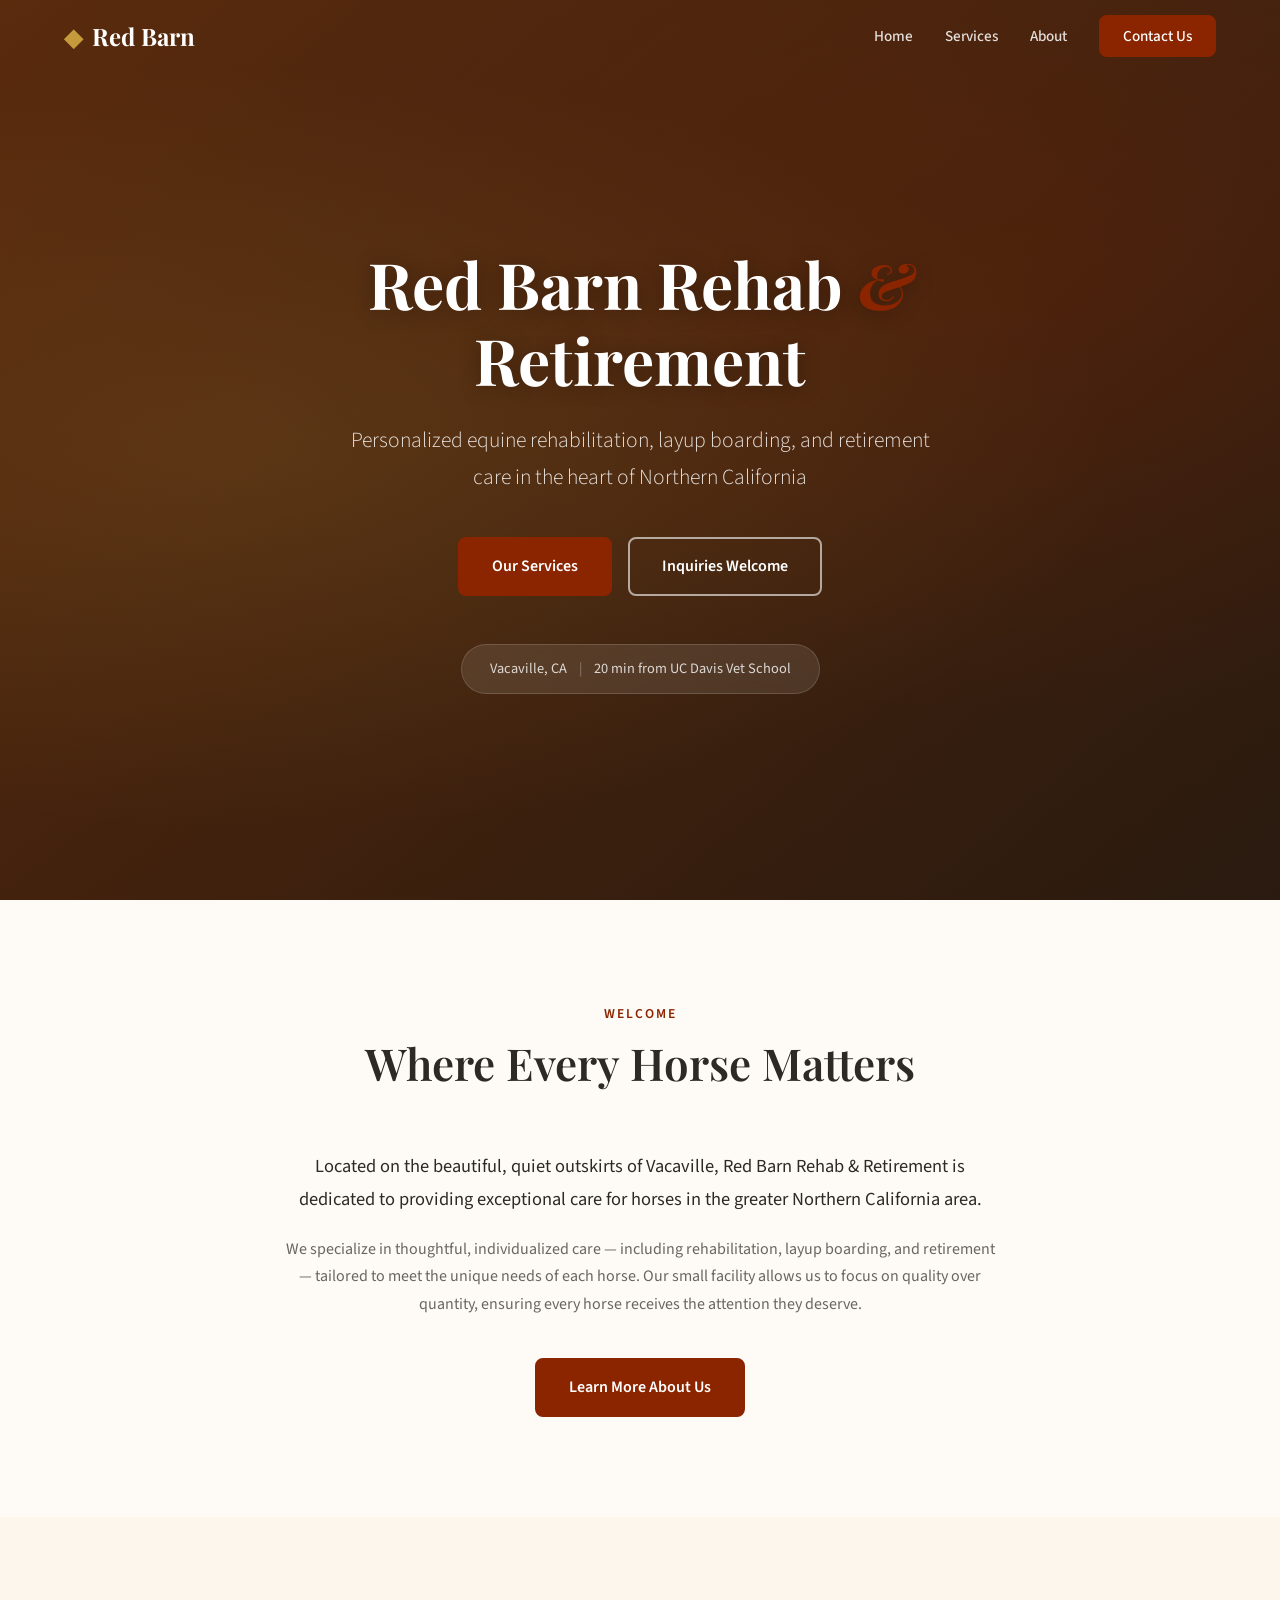
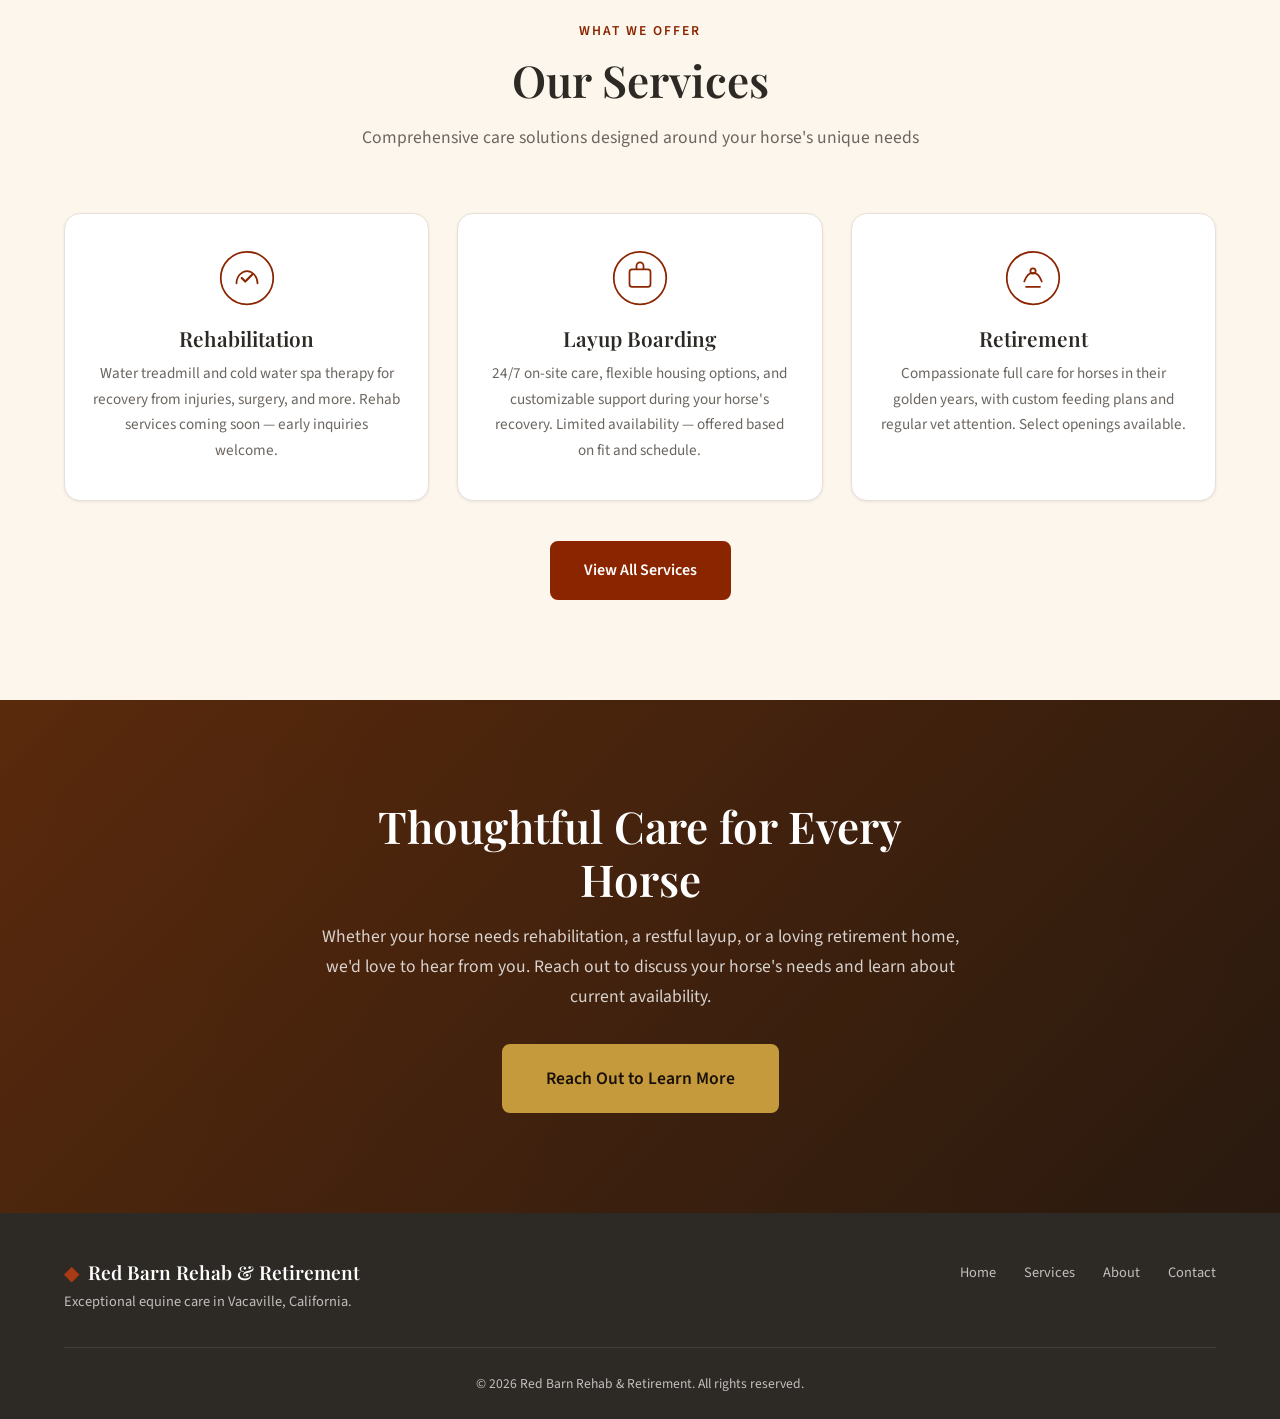
==== commit 1a9e6f98: "Soften site copy to reflect limited availability and coming-soon rehab services - Reframe boarding a" ====
--- a/index.html
+++ b/index.html
@@ -4,7 +4,7 @@
   <meta charset="UTF-8">
   <meta name="viewport" content="width=device-width, initial-scale=1.0">
   <title>Red Barn Rehab & Retirement | Equine Care in Vacaville, CA</title>
-  <meta name="description" content="Exceptional horse rehabilitation, layup boarding, and retirement services in Vacaville, California. State-of-the-art water treadmill and cold water spa therapy.">
+  <meta name="description" content="Personalized horse rehabilitation, layup boarding, and retirement services in Vacaville, California.">
   <link rel="preconnect" href="https://fonts.googleapis.com">
   <link rel="preconnect" href="https://fonts.gstatic.com" crossorigin>
   <link href="https://fonts.googleapis.com/css2?family=Playfair+Display:wght@400;600;700&family=Source+Sans+3:wght@300;400;500;600&display=swap" rel="stylesheet">
@@ -34,10 +34,10 @@
     <div class="hero-overlay"></div>
     <div class="container hero-content">
       <h1>Red Barn Rehab <span class="accent">&</span> Retirement</h1>
-      <p class="hero-subtitle">Exceptional equine rehabilitation, layup boarding, and retirement care in the heart of Northern California</p>
+      <p class="hero-subtitle">Personalized equine rehabilitation, layup boarding, and retirement care in the heart of Northern California</p>
       <div class="hero-actions">
         <a href="services.html" class="btn btn-primary">Our Services</a>
-        <a href="contact.html" class="btn btn-outline">Get in Touch</a>
+        <a href="contact.html" class="btn btn-outline">Inquiries Welcome</a>
       </div>
       <div class="hero-badge">
         <span>Vacaville, CA</span>
@@ -56,7 +56,7 @@
       </div>
       <div class="intro-content">
         <p class="lead">Located on the beautiful, quiet outskirts of Vacaville, Red Barn Rehab & Retirement is dedicated to providing exceptional care for horses in the greater Northern California area.</p>
-        <p>We specialize in offering a comprehensive range of services, including rehabilitation, layup boarding, and retirement &mdash; all tailored to meet the unique needs of each horse. Whether you want the best for your backyard pony or need to keep your top show horse at peak performance, we offer accessible treatments that benefit all.</p>
+        <p>We specialize in thoughtful, individualized care &mdash; including rehabilitation, layup boarding, and retirement &mdash; tailored to meet the unique needs of each horse. Our small facility allows us to focus on quality over quantity, ensuring every horse receives the attention they deserve.</p>
         <a href="about.html" class="btn btn-primary" style="margin-top: 24px;">Learn More About Us</a>
       </div>
     </div>
@@ -80,7 +80,7 @@
             </svg>
           </div>
           <h3>Rehabilitation</h3>
-          <p>State-of-the-art water treadmill and cold water spa therapy for recovery from injuries, surgery, and more.</p>
+          <p>Water treadmill and cold water spa therapy for recovery from injuries, surgery, and more. Rehab services coming soon &mdash; early inquiries welcome.</p>
         </div>
         <div class="service-overview-card">
           <div class="service-icon">
@@ -91,7 +91,7 @@
             </svg>
           </div>
           <h3>Layup Boarding</h3>
-          <p>24/7 on-site staff, flexible housing options, and customizable care during your horse's recovery transition.</p>
+          <p>24/7 on-site care, flexible housing options, and customizable support during your horse's recovery. Limited availability &mdash; offered based on fit and schedule.</p>
         </div>
         <div class="service-overview-card">
           <div class="service-icon">
@@ -103,7 +103,7 @@
             </svg>
           </div>
           <h3>Retirement</h3>
-          <p>Compassionate full care for horses in their golden years, with custom feeding plans and regular vet attention.</p>
+          <p>Compassionate full care for horses in their golden years, with custom feeding plans and regular vet attention. Select openings available.</p>
         </div>
       </div>
       <div style="text-align: center; margin-top: 40px;">
@@ -116,9 +116,9 @@
   <section class="section cta-section">
     <div class="container">
       <div class="cta-content">
-        <h2>Give Your Horse the Care They Deserve</h2>
-        <p>Whether your horse needs rehabilitation, a restful layup, or a loving retirement home, we're here to help. Reach out to discuss how we can create a personalized care plan.</p>
-        <a href="contact.html" class="btn btn-primary btn-lg">Contact Us Today</a>
+        <h2>Thoughtful Care for Every Horse</h2>
+        <p>Whether your horse needs rehabilitation, a restful layup, or a loving retirement home, we'd love to hear from you. Reach out to discuss your horse's needs and learn about current availability.</p>
+        <a href="contact.html" class="btn btn-primary btn-lg">Reach Out to Learn More</a>
       </div>
     </div>
   </section>
